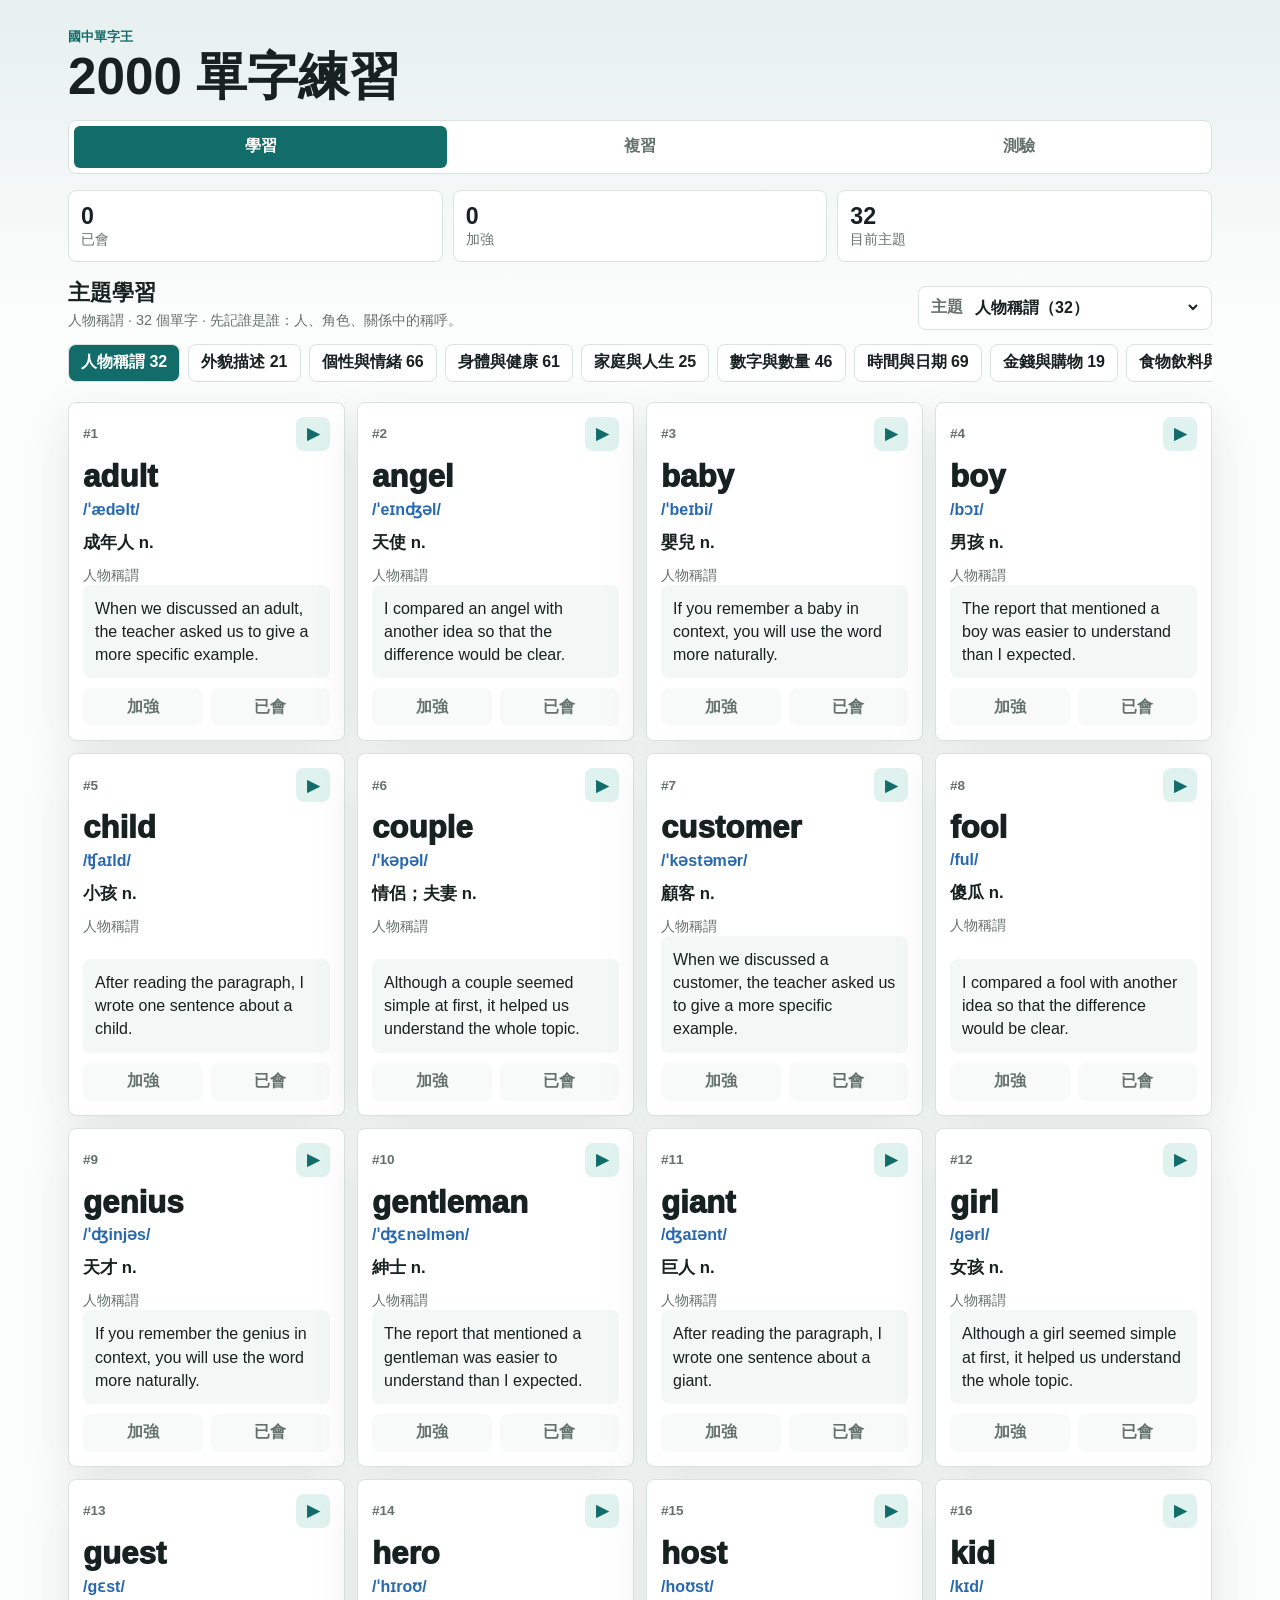
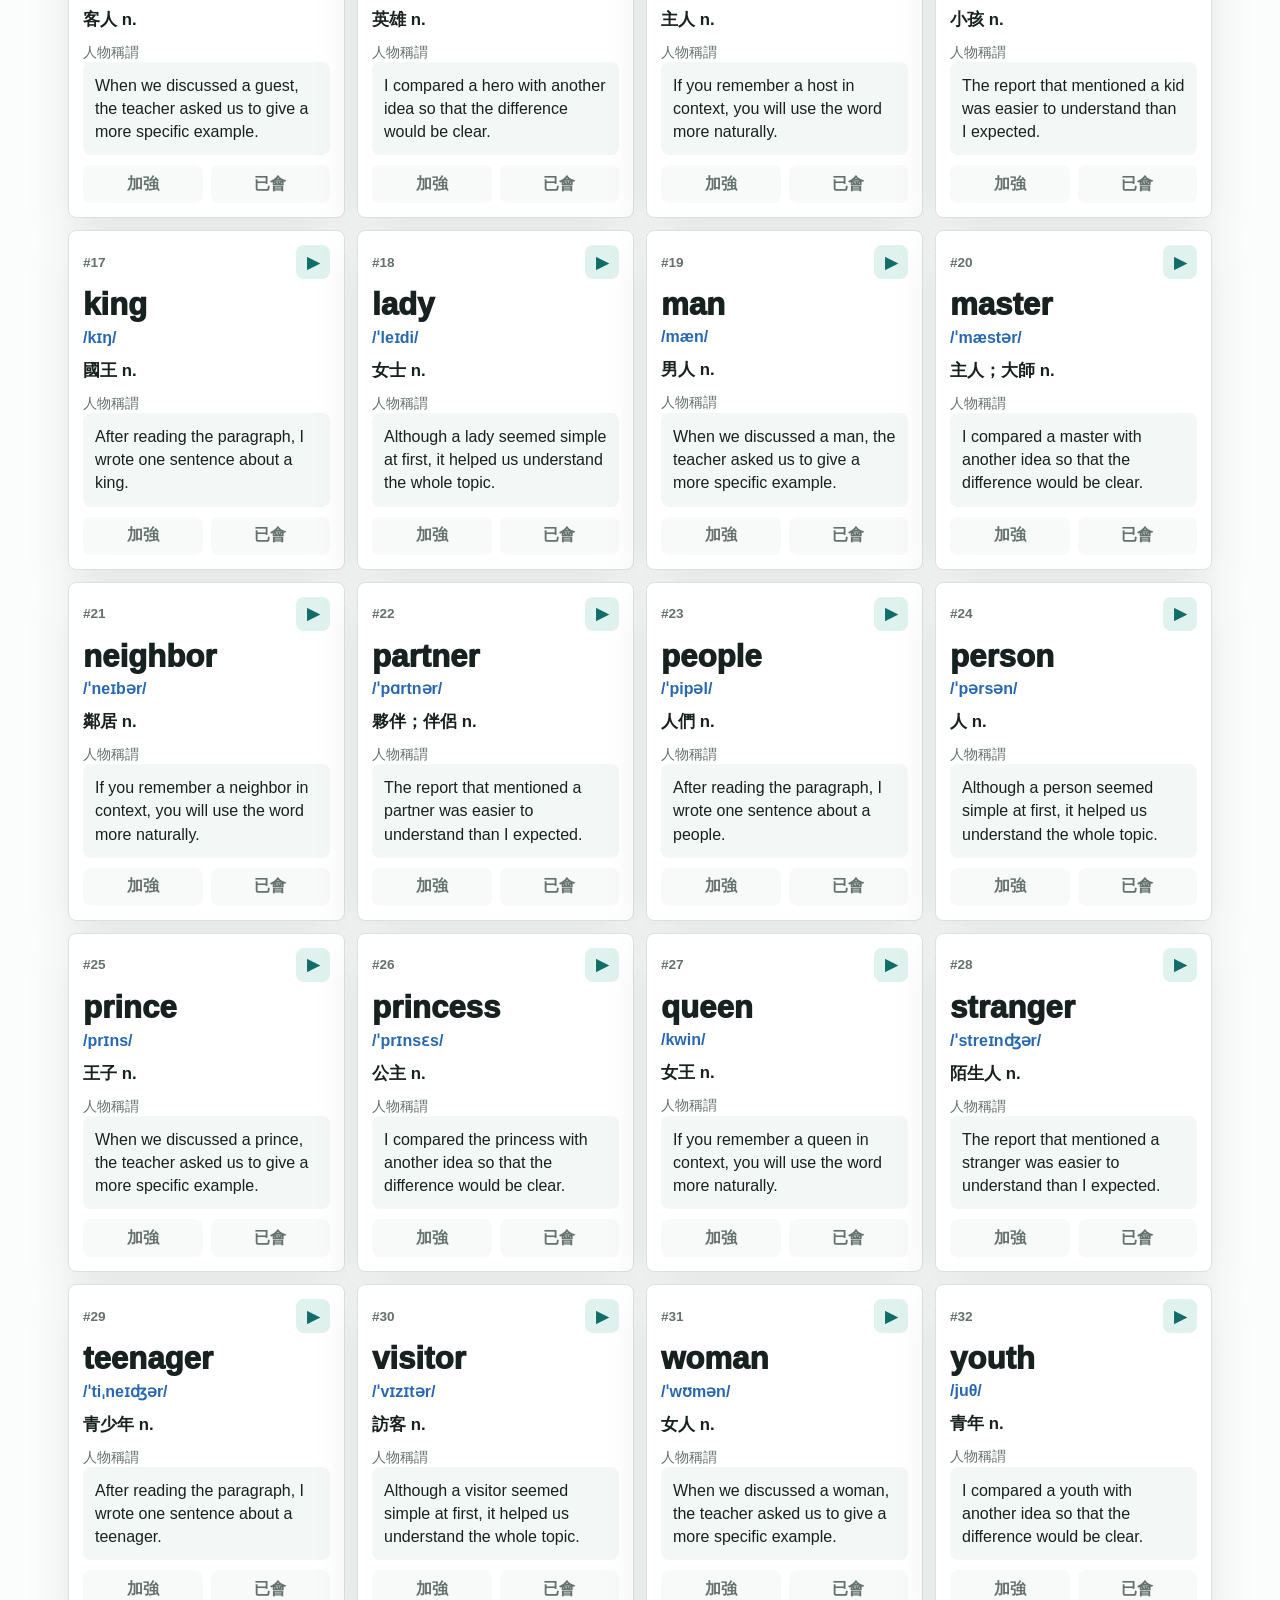
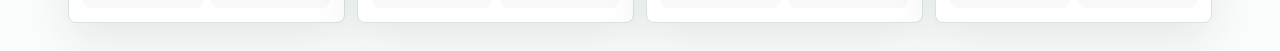
==== 2000/index.html @ 3c253804 "Update 2000-word app review and examples" ====
<!doctype html>
<html lang="zh-Hant">
  <head>
    <meta charset="utf-8" />
    <meta name="viewport" content="width=device-width, initial-scale=1, viewport-fit=cover" />
    <meta name="theme-color" content="#126c6a" />
    <meta name="apple-mobile-web-app-capable" content="yes" />
    <meta name="apple-mobile-web-app-title" content="2000單字" />
    <meta name="apple-mobile-web-app-status-bar-style" content="default" />
    <title>國中 2000 單字</title>
    <link rel="manifest" href="manifest.webmanifest" />
    <link rel="apple-touch-icon" href="../assets/apple-touch-icon.png" />
    <link rel="stylesheet" href="styles.css?v=1" />
  </head>
  <body>
    <div class="app-shell">
      <header class="topbar">
        <div>
          <p class="eyebrow">國中單字王</p>
          <h1>2000 單字練習</h1>
        </div>
      </header>

      <nav class="tabs" aria-label="學習模式">
        <button class="tab active" data-view="learn">學習</button>
        <button class="tab" data-view="review">複習</button>
        <button class="tab" data-view="quiz">測驗</button>
      </nav>

      <main>
        <section class="stats-grid" aria-label="學習進度">
          <div>
            <span id="learnedCount">0</span>
            <p>已會</p>
          </div>
          <div>
            <span id="hardCount">0</span>
            <p>加強</p>
          </div>
          <div>
            <span id="activeCount">0</span>
            <p>目前主題</p>
          </div>
        </section>

        <section class="view active" id="learnView" aria-labelledby="learnTitle">
          <div class="section-head">
            <div>
              <h2 id="learnTitle">主題學習</h2>
              <p id="learnSubtitle">依 30 個主題分類記憶，不限制每次字數。</p>
            </div>
            <label class="select-label" for="learnCategorySelect">
              <span>主題</span>
              <select id="learnCategorySelect"></select>
            </label>
          </div>
          <div class="topic-strip" id="learnTopicList"></div>
          <div class="word-grid" id="wordGrid" aria-live="polite"></div>
        </section>

        <section class="view" id="reviewView" aria-labelledby="reviewTitle">
          <div class="section-head">
            <div>
              <h2 id="reviewTitle">加強複習</h2>
              <p id="reviewQueueLabel">以學習階段標注加強的單字為主。</p>
            </div>
            <label class="select-label" for="reviewCategorySelect">
              <span>篩選</span>
              <select id="reviewCategorySelect"></select>
            </label>
          </div>
          <div class="topic-strip" id="reviewTopicList"></div>
          <article class="review-card">
            <button class="sound-chip" id="reviewSpeakBtn">播放</button>
            <div class="review-face" id="reviewFace"></div>
          </article>
          <div class="review-actions">
            <button class="danger-button" id="reviewKeepHardBtn">仍要加強</button>
            <button class="ghost-button" id="flipBtn">翻面</button>
            <button class="success-button" id="reviewKnowBtn">已會</button>
          </div>
        </section>

        <section class="view" id="quizView" aria-labelledby="quizTitle">
          <div class="section-head">
            <div>
              <h2 id="quizTitle">測驗</h2>
              <p id="quizProgress">從已會與加強單字隨機出題。</p>
            </div>
            <div class="quiz-controls">
              <div class="segmented" role="group" aria-label="測驗模式">
                <button class="segment active" data-quiz-mode="twenty">20 題</button>
                <button class="segment" data-quiz-mode="continuous">連續</button>
              </div>
              <button class="primary-button" id="startQuizBtn">新測驗</button>
            </div>
          </div>
          <article class="quiz-panel">
            <div class="quiz-meta">
              <button class="sound-chip" id="quizSpeakBtn">播放題目</button>
              <span id="quizScore">0 分</span>
            </div>
            <p class="quiz-word" id="quizWord">載入中</p>
            <div class="choices" id="choices"></div>
            <p class="feedback" id="feedback" aria-live="polite"></p>
            <div class="quiz-result hidden" id="quizResult">
              <p id="resultText"></p>
              <div class="button-row">
                <button class="primary-button" id="shareLineBtn">分享結果給媽媽</button>
                <button class="ghost-button" id="copyResultBtn">複製文字</button>
              </div>
            </div>
          </article>

          <section class="log-panel" aria-labelledby="logTitle">
            <div class="section-head compact">
              <div>
                <h2 id="logTitle">20 題紀錄</h2>
                <p>記錄分數與答錯單字。</p>
              </div>
              <button class="ghost-button" id="clearQuizLogBtn">清除紀錄</button>
            </div>
            <div id="quizLogList" class="log-list"></div>
          </section>
        </section>
      </main>
    </div>

    <script src="app.js?v=2" defer></script>
  </body>
</html>
---- 2000/styles.css ----
:root {
  color-scheme: light;
  --ink: #17211f;
  --muted: #64716d;
  --line: #d9e2df;
  --paper: #fbfdfc;
  --panel: #ffffff;
  --teal: #126c6a;
  --teal-2: #dff2ee;
  --blue: #2768b1;
  --mint: #16846f;
  --coral: #c84f3d;
  --amber: #b87512;
  --shadow: 0 16px 45px rgba(20, 41, 38, 0.1);
}

* {
  box-sizing: border-box;
}

body {
  margin: 0;
  min-height: 100vh;
  background: linear-gradient(180deg, rgba(18, 108, 106, 0.09), transparent 320px), var(--paper);
  color: var(--ink);
  font-family: -apple-system, BlinkMacSystemFont, "Segoe UI", sans-serif;
}

button,
select {
  font: inherit;
}

button {
  border: 0;
  cursor: pointer;
  -webkit-tap-highlight-color: transparent;
}

.app-shell {
  width: min(1180px, 100%);
  margin: 0 auto;
  padding: max(18px, env(safe-area-inset-top)) 18px max(28px, env(safe-area-inset-bottom));
}

.topbar,
.section-head,
.quiz-meta {
  display: flex;
  align-items: center;
  justify-content: space-between;
  gap: 14px;
}

.topbar {
  padding: 10px 0 16px;
}

.eyebrow {
  margin: 0 0 4px;
  color: var(--teal);
  font-size: 0.82rem;
  font-weight: 800;
}

h1,
h2,
p {
  margin-top: 0;
}

h1 {
  margin-bottom: 0;
  font-size: clamp(1.8rem, 6vw, 3.2rem);
  line-height: 1.05;
}

h2 {
  margin-bottom: 4px;
  font-size: 1.35rem;
}

.primary-button,
.ghost-button,
.success-button,
.danger-button,
.sound-chip,
.segment {
  min-height: 42px;
  border-radius: 8px;
  padding: 0 14px;
  font-weight: 850;
}

.tabs {
  display: grid;
  grid-template-columns: repeat(3, 1fr);
  gap: 6px;
  padding: 5px;
  border: 1px solid var(--line);
  border-radius: 8px;
  background: var(--panel);
}

.tab {
  min-height: 42px;
  border-radius: 6px;
  background: transparent;
  color: var(--muted);
  font-weight: 800;
}

.tab.active,
.topic-button.active,
.segment.active {
  background: var(--teal);
  color: white;
}

.stats-grid {
  display: grid;
  grid-template-columns: repeat(3, 1fr);
  gap: 10px;
  margin: 16px 0;
}

.stats-grid > div,
.word-card,
.review-card,
.quiz-panel,
.log-panel {
  border: 1px solid var(--line);
  border-radius: 8px;
  background: var(--panel);
  box-shadow: var(--shadow);
}

.stats-grid > div {
  padding: 12px;
  box-shadow: none;
}

.stats-grid span {
  display: block;
  font-size: 1.45rem;
  font-weight: 900;
}

.stats-grid p,
.section-head p,
.meta {
  margin-bottom: 0;
  color: var(--muted);
  font-size: 0.9rem;
}

.view {
  display: none;
}

.view.active {
  display: block;
}

.section-head {
  align-items: end;
  margin: 10px 0 14px;
}

.section-head.compact {
  margin: 0 0 12px;
}

.select-label {
  min-height: 44px;
  display: flex;
  align-items: center;
  gap: 8px;
  border: 1px solid var(--line);
  border-radius: 8px;
  background: var(--panel);
  color: var(--muted);
  padding: 0 10px 0 12px;
  font-weight: 800;
}

.select-label select {
  min-width: 230px;
  border: 0;
  background: transparent;
  color: var(--ink);
  font-weight: 850;
  outline: none;
}

.topic-strip {
  display: flex;
  gap: 8px;
  margin: 0 0 14px;
  overflow-x: auto;
  padding-bottom: 6px;
}

.topic-button {
  flex: 0 0 auto;
  min-height: 38px;
  border-radius: 8px;
  border: 1px solid var(--line);
  background: var(--panel);
  color: var(--ink);
  padding: 0 12px;
  font-weight: 800;
}

.word-grid {
  display: grid;
  grid-template-columns: repeat(auto-fill, minmax(220px, 1fr));
  gap: 12px;
}

.word-card {
  min-height: 300px;
  display: flex;
  flex-direction: column;
  padding: 14px;
}

.card-top,
.card-actions,
.button-row,
.review-actions,
.quiz-controls,
.segmented {
  display: flex;
  gap: 8px;
}

.card-top {
  align-items: center;
  justify-content: space-between;
}

.number {
  color: var(--muted);
  font-size: 0.85rem;
  font-weight: 800;
}

.mini-button {
  width: 34px;
  height: 34px;
  border-radius: 8px;
  background: var(--teal-2);
  color: var(--teal);
  font-weight: 900;
}

.word-button {
  width: 100%;
  margin: 10px 0 6px;
  padding: 0;
  background: transparent;
  color: var(--ink);
  text-align: left;
  font-size: clamp(1.35rem, 2.5vw, 1.95rem);
  font-weight: 950;
  line-height: 1.05;
  overflow-wrap: break-word;
}

.ipa {
  margin-bottom: 12px;
  color: var(--blue);
  font-weight: 750;
}

.meaning {
  margin-bottom: 12px;
  color: var(--ink);
  font-size: 1.05rem;
  font-weight: 850;
}

.sentence-button {
  margin-top: auto;
  padding: 12px;
  border-radius: 8px;
  background: #f3f7f6;
  color: var(--ink);
  text-align: left;
  line-height: 1.45;
}

.card-actions {
  display: grid;
  grid-template-columns: 1fr 1fr;
  margin-top: 10px;
}

.card-actions button {
  min-height: 38px;
  border-radius: 8px;
  background: #f7faf9;
  color: var(--muted);
  font-weight: 800;
}

.card-actions button.active {
  background: var(--teal);
  color: white;
}

.primary-button {
  background: var(--blue);
  color: white;
}

.ghost-button {
  border: 1px solid var(--line);
  background: var(--panel);
  color: var(--ink);
}

.success-button {
  background: var(--mint);
  color: white;
}

.danger-button {
  background: var(--coral);
  color: white;
}

.sound-chip {
  background: var(--teal-2);
  color: var(--teal);
}

.review-card,
.quiz-panel,
.log-panel {
  padding: 18px;
}

.review-card {
  min-height: 330px;
}

.review-face {
  min-height: 238px;
  display: grid;
  place-items: center;
  text-align: center;
}

.review-word {
  font-size: clamp(2.3rem, 12vw, 5.6rem);
  font-weight: 950;
  line-height: 1;
  overflow-wrap: anywhere;
}

.review-answer-word {
  text-align: center;
  font-size: clamp(2rem, 9vw, 4.4rem);
}

.review-detail {
  max-width: 680px;
}

.review-detail .meaning {
  font-size: 1.55rem;
}

.review-actions {
  justify-content: center;
  margin-top: 12px;
}

.segmented {
  padding: 4px;
  border: 1px solid var(--line);
  border-radius: 8px;
  background: var(--panel);
}

.segment {
  min-height: 36px;
  background: transparent;
  color: var(--muted);
}

.quiz-word {
  margin: 16px 0;
  font-size: clamp(2rem, 10vw, 4.5rem);
  font-weight: 950;
  line-height: 1;
}

.choices {
  display: grid;
  grid-template-columns: repeat(2, 1fr);
  gap: 10px;
}

.choice {
  min-height: 62px;
  border: 1px solid var(--line);
  border-radius: 8px;
  background: #f8fbfa;
  color: var(--ink);
  padding: 10px;
  text-align: left;
  font-weight: 800;
}

.choice.correct {
  border-color: var(--mint);
  background: #e3f4ef;
}

.choice.wrong {
  border-color: var(--coral);
  background: #fde9e5;
}

.feedback {
  min-height: 24px;
  margin: 12px 0 0;
  color: var(--amber);
  font-weight: 850;
}

.quiz-result {
  margin-top: 14px;
  padding-top: 14px;
  border-top: 1px solid var(--line);
}

.log-panel {
  margin-top: 16px;
}

.log-list {
  display: grid;
  gap: 10px;
}

.log-item {
  border: 1px solid var(--line);
  border-radius: 8px;
  padding: 12px;
  background: #f8fbfa;
}

.hidden {
  display: none;
}

@media (max-width: 760px) {
  .app-shell {
    padding-left: 12px;
    padding-right: 12px;
  }

  .topbar,
  .section-head,
  .quiz-controls {
    align-items: stretch;
    flex-direction: column;
  }

  .select-label,
  .select-label select {
    width: 100%;
    min-width: 0;
  }

  .stats-grid,
  .choices {
    grid-template-columns: 1fr;
  }

  .review-actions,
  .button-row {
    display: grid;
    grid-template-columns: 1fr;
  }
}
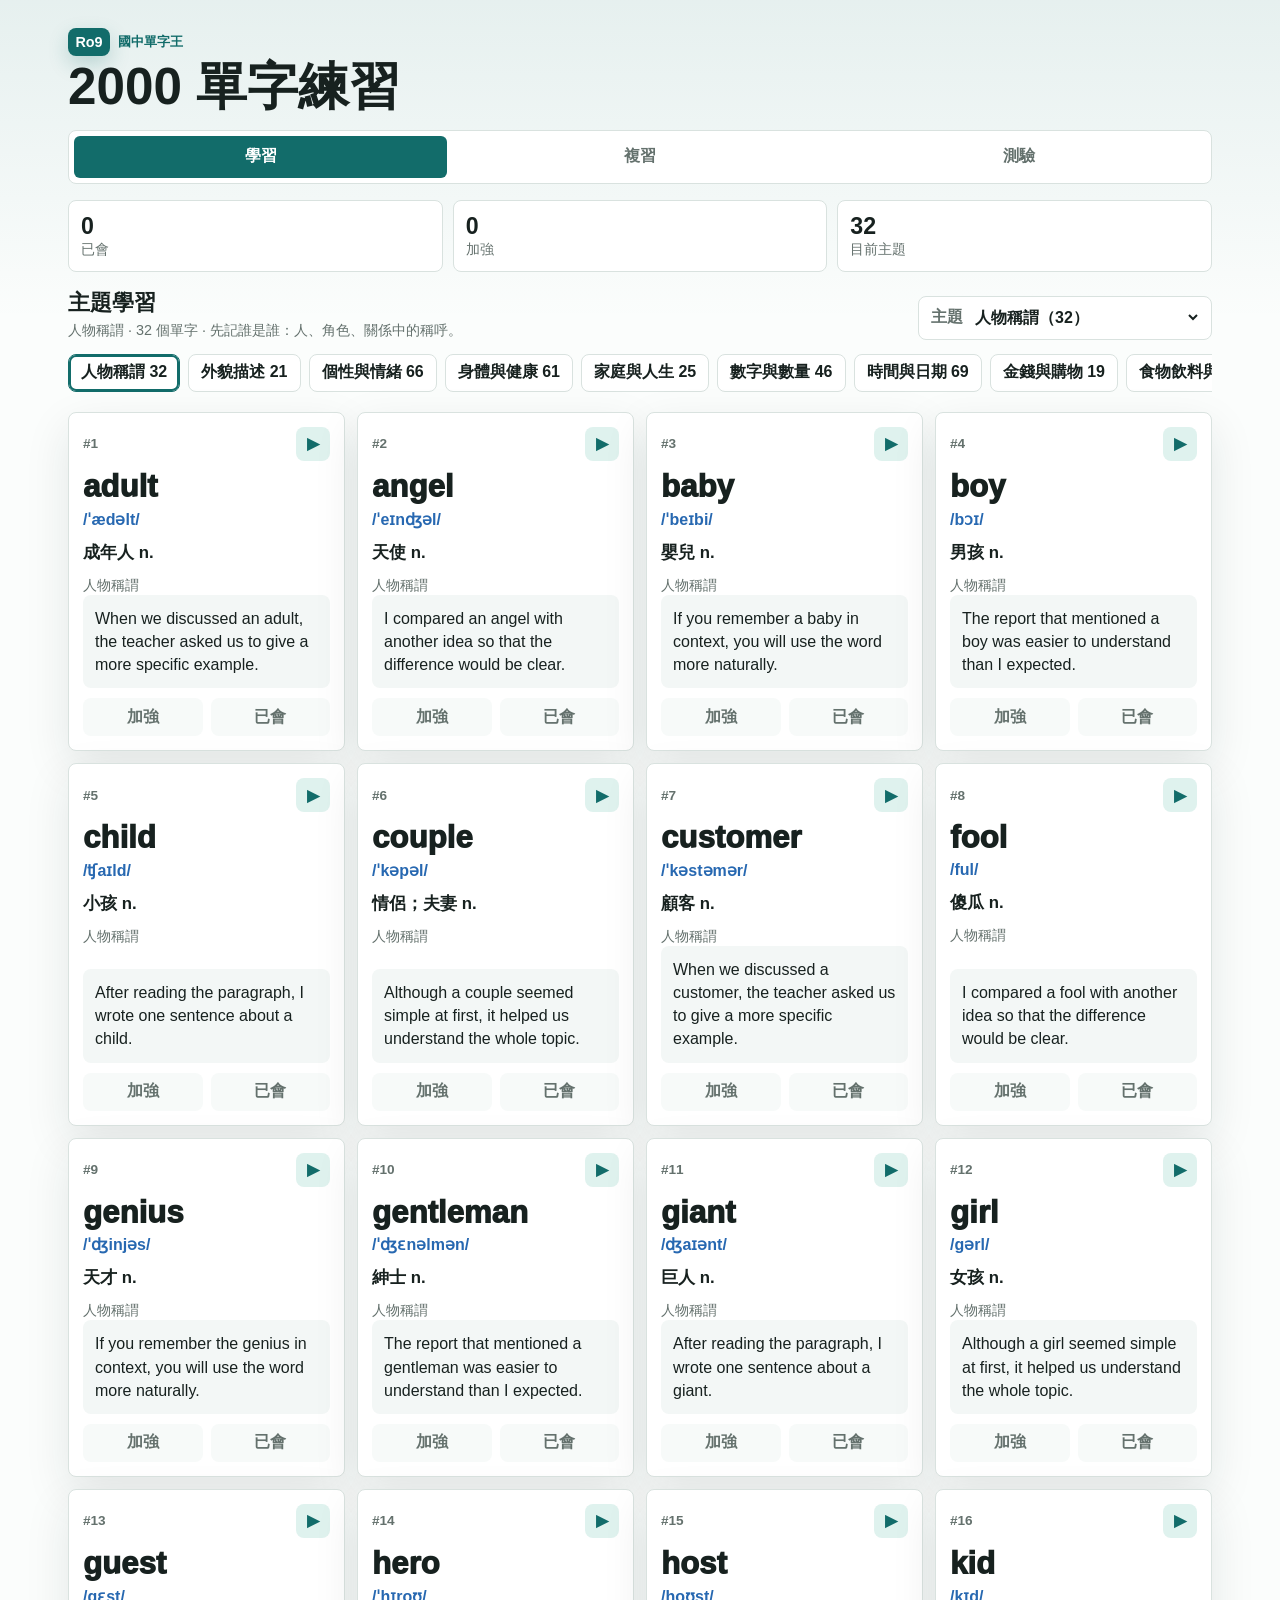
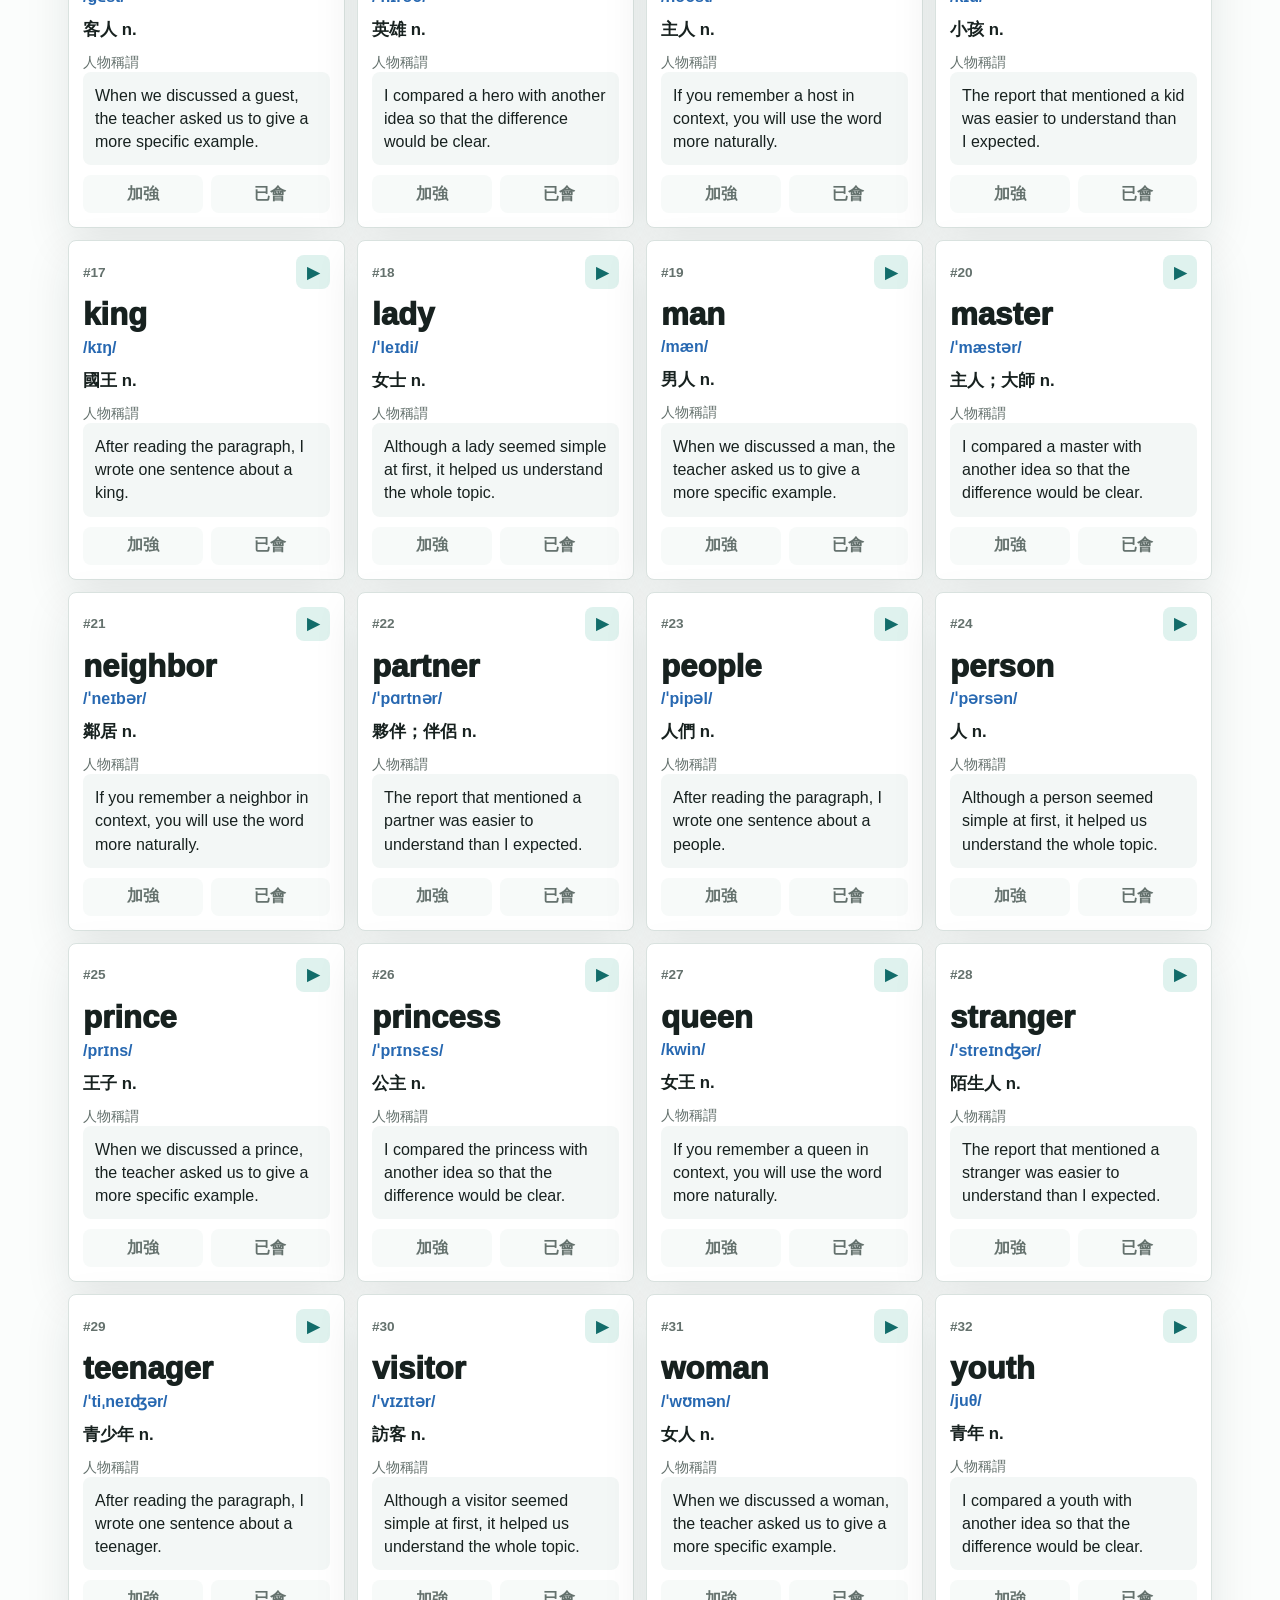
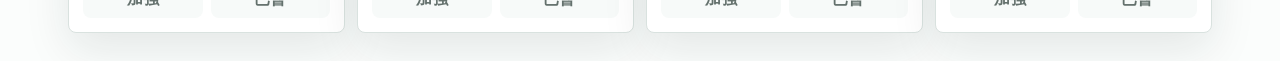
==== commit fc302d01: "Improve 2000-word quiz and progress UI" ====
--- a/2000/index.html
+++ b/2000/index.html
@@ -10,13 +10,13 @@
     <title>國中 2000 單字</title>
     <link rel="manifest" href="manifest.webmanifest" />
     <link rel="apple-touch-icon" href="../assets/apple-touch-icon.png" />
-    <link rel="stylesheet" href="styles.css?v=1" />
+    <link rel="stylesheet" href="styles.css?v=2" />
   </head>
   <body>
     <div class="app-shell">
       <header class="topbar">
-        <div>
-          <p class="eyebrow">國中單字王</p>
+        <div class="brand-block">
+          <p class="eyebrow"><span class="brand-mark">Ro9</span> 國中單字王</p>
           <h1>2000 單字練習</h1>
         </div>
       </header>
@@ -99,6 +99,7 @@
             <div class="quiz-meta">
               <button class="sound-chip" id="quizSpeakBtn">播放題目</button>
               <span id="quizScore">0 分</span>
+              <span id="quizTimer">00:00</span>
             </div>
             <p class="quiz-word" id="quizWord">載入中</p>
             <div class="choices" id="choices"></div>
@@ -106,7 +107,7 @@
             <div class="quiz-result hidden" id="quizResult">
               <p id="resultText"></p>
               <div class="button-row">
-                <button class="primary-button" id="shareLineBtn">分享結果給媽媽</button>
+                <button class="primary-button" id="shareLineBtn">分享測驗結果</button>
                 <button class="ghost-button" id="copyResultBtn">複製文字</button>
               </div>
             </div>
@@ -126,6 +127,6 @@
       </main>
     </div>
 
-    <script src="app.js?v=2" defer></script>
+    <script src="app.js?v=3" defer></script>
   </body>
 </html>
--- a/2000/styles.css
+++ b/2000/styles.css
@@ -11,6 +11,10 @@
   --mint: #16846f;
   --coral: #c84f3d;
   --amber: #b87512;
+  --yellow: #b58900;
+  --gray-light: #e7e7e7;
+  --gray-mid: #8d9491;
+  --gray-dark: #4f5553;
   --shadow: 0 16px 45px rgba(20, 41, 38, 0.1);
 }
 
@@ -56,11 +60,31 @@
   padding: 10px 0 16px;
 }
 
+.brand-block {
+  min-width: 0;
+}
+
 .eyebrow {
+  display: flex;
+  align-items: center;
+  gap: 8px;
   margin: 0 0 4px;
   color: var(--teal);
   font-size: 0.82rem;
   font-weight: 800;
+}
+
+.brand-mark {
+  display: inline-grid;
+  place-items: center;
+  min-width: 42px;
+  min-height: 28px;
+  border-radius: 8px;
+  background: var(--teal);
+  color: white;
+  font-size: 0.9rem;
+  letter-spacing: 0;
+  box-shadow: 0 8px 20px rgba(18, 108, 106, 0.22);
 }
 
 h1,
@@ -111,10 +135,14 @@
 }
 
 .tab.active,
-.topic-button.active,
 .segment.active {
   background: var(--teal);
   color: white;
+}
+
+.topic-button.active {
+  border-color: var(--teal);
+  box-shadow: inset 0 0 0 2px var(--teal);
 }
 
 .stats-grid {
@@ -193,6 +221,21 @@
   outline: none;
 }
 
+.select-label select.progress-complete,
+.select-label option.progress-complete {
+  color: var(--coral);
+}
+
+.select-label select.progress-half,
+.select-label option.progress-half {
+  color: #d06b18;
+}
+
+.select-label select.progress-started,
+.select-label option.progress-started {
+  color: var(--yellow);
+}
+
 .topic-strip {
   display: flex;
   gap: 8px;
@@ -210,6 +253,22 @@
   color: var(--ink);
   padding: 0 12px;
   font-weight: 800;
+}
+
+.topic-button.progress-started {
+  background: var(--gray-light);
+}
+
+.topic-button.progress-half {
+  border-color: var(--gray-mid);
+  background: var(--gray-mid);
+  color: white;
+}
+
+.topic-button.progress-complete {
+  border-color: var(--gray-dark);
+  background: var(--gray-dark);
+  color: white;
 }
 
 .word-grid {
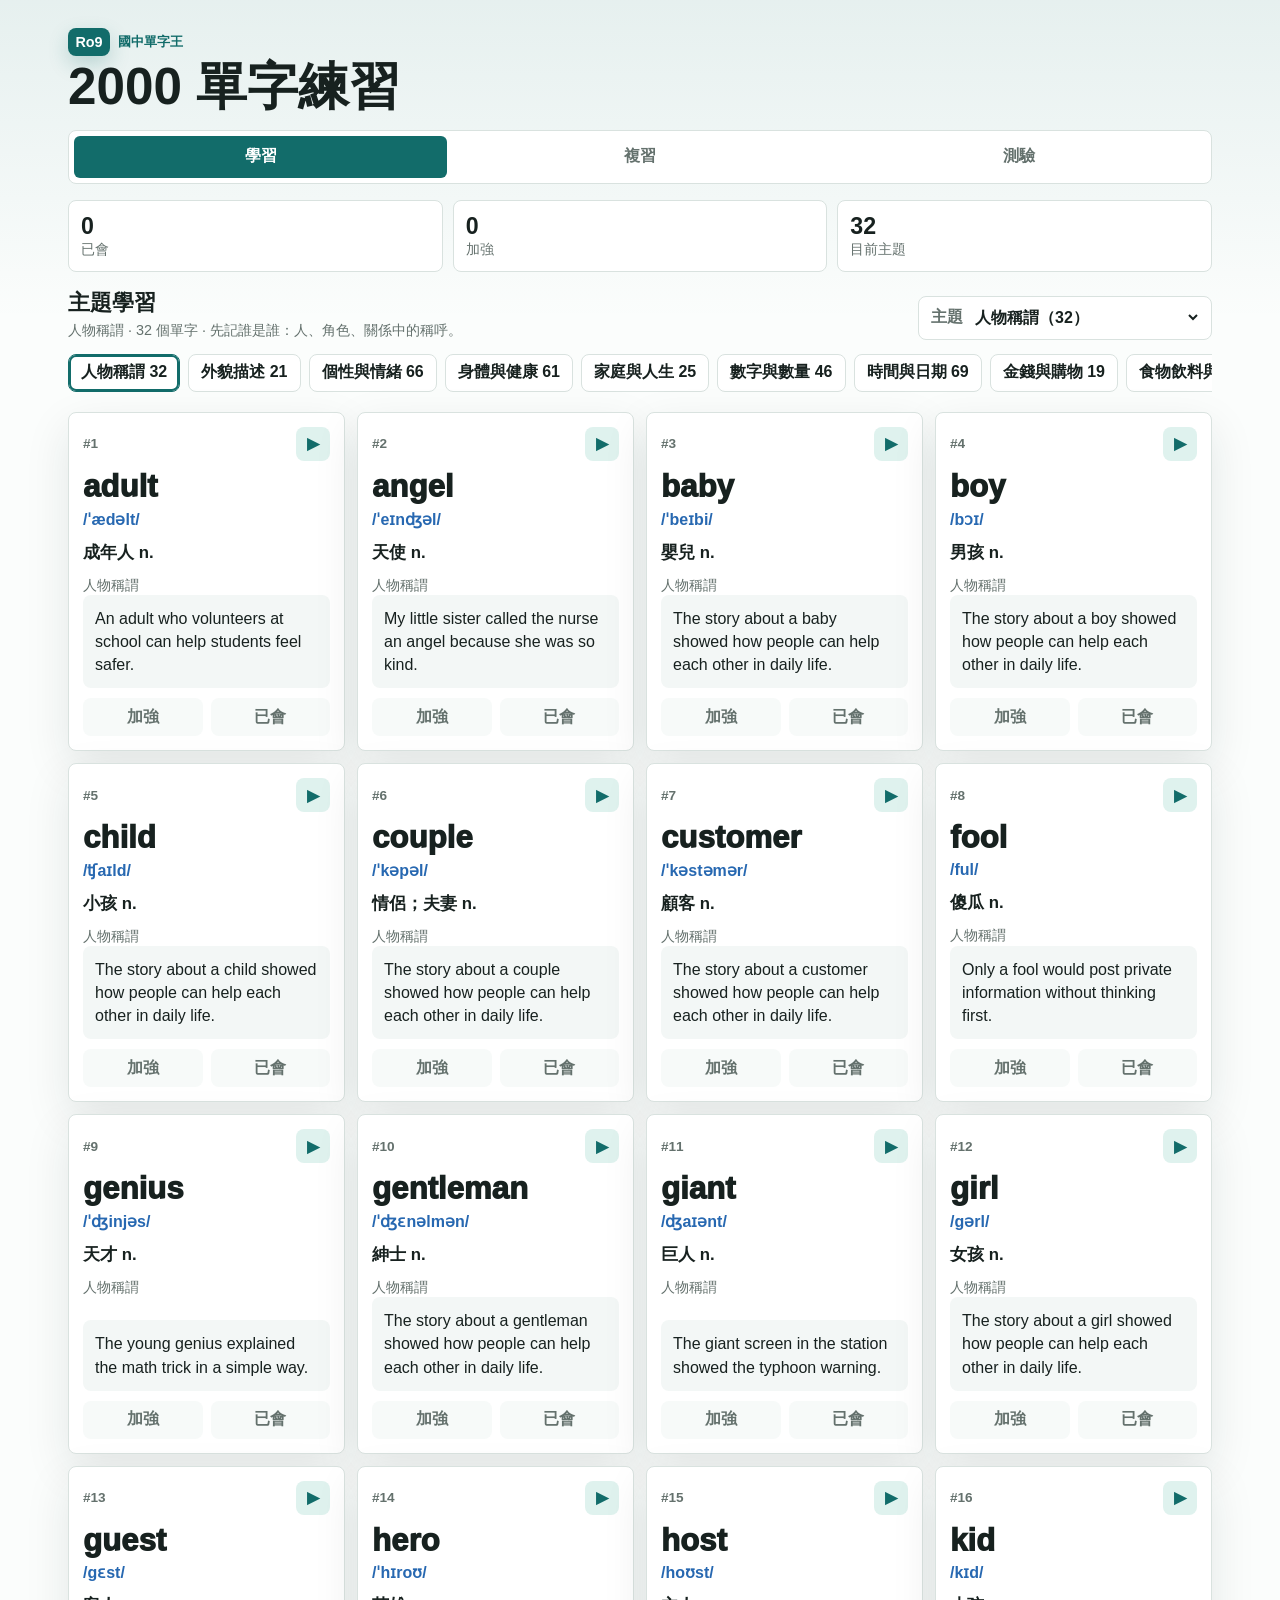
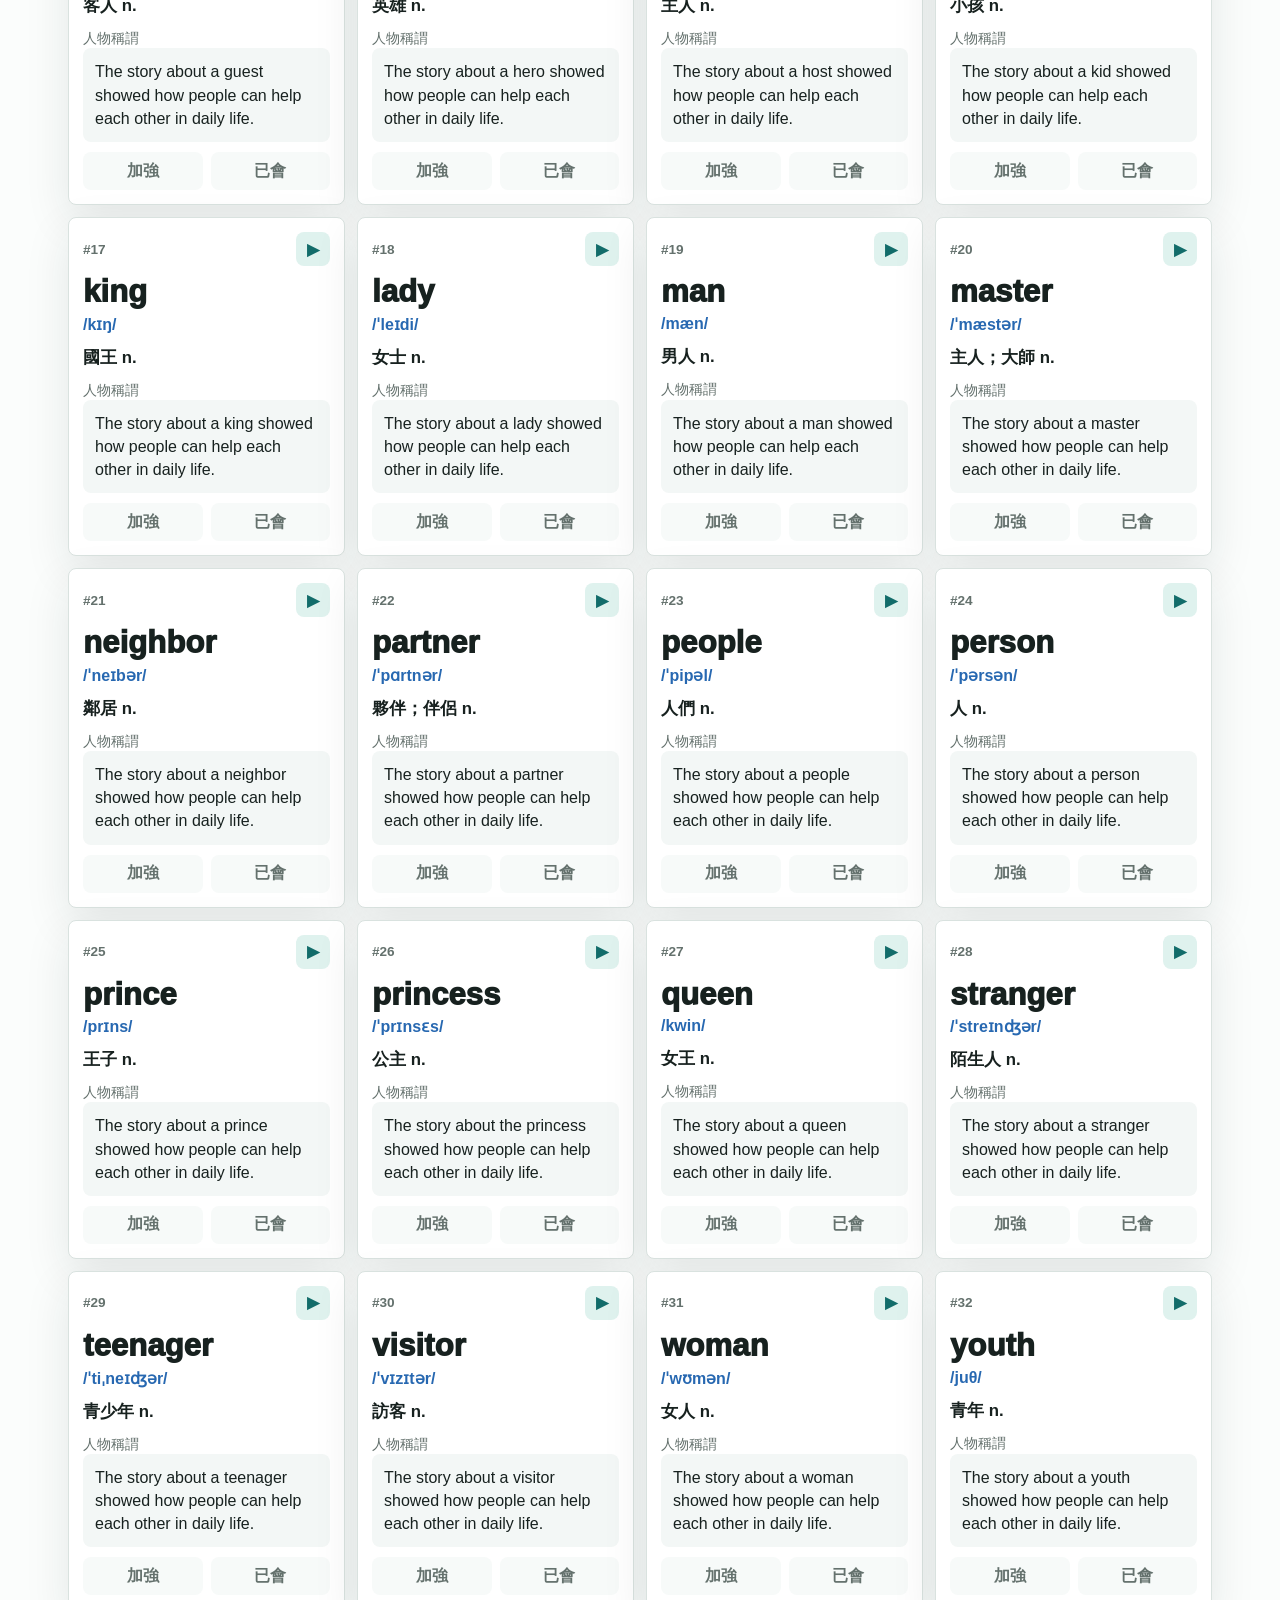
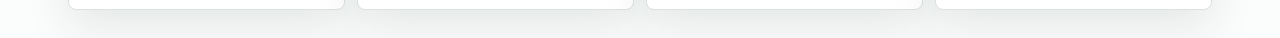
==== commit e56ce1e4: "Rewrite 2000-word examples" ====
--- a/2000/index.html
+++ b/2000/index.html
@@ -2,6 +2,10 @@
 <html lang="zh-Hant">
   <head>
     <meta charset="utf-8" />
+    <meta
+      http-equiv="Content-Security-Policy"
+      content="default-src 'self'; script-src 'self'; style-src 'self'; img-src 'self'; connect-src 'self'; object-src 'none'; base-uri 'self'; form-action 'none'"
+    />
     <meta name="viewport" content="width=device-width, initial-scale=1, viewport-fit=cover" />
     <meta name="theme-color" content="#126c6a" />
     <meta name="apple-mobile-web-app-capable" content="yes" />
@@ -10,7 +14,7 @@
     <title>國中 2000 單字</title>
     <link rel="manifest" href="manifest.webmanifest" />
     <link rel="apple-touch-icon" href="../assets/apple-touch-icon.png" />
-    <link rel="stylesheet" href="styles.css?v=2" />
+    <link rel="stylesheet" href="styles.css?v=4" />
   </head>
   <body>
     <div class="app-shell">
@@ -123,10 +127,33 @@
             </div>
             <div id="quizLogList" class="log-list"></div>
           </section>
+
+          <section class="record-panel" aria-labelledby="recordTitle">
+            <div>
+              <h2 id="recordTitle">學習紀錄備份</h2>
+              <p>匯出已會、加強與 20 題測驗紀錄；換手機或清掉瀏覽器資料時可再匯入。</p>
+            </div>
+            <div class="button-row">
+              <button class="primary-button" id="exportRecordsBtn">匯出學習紀錄</button>
+              <button class="ghost-button" id="importRecordsBtn">匯入紀錄</button>
+            </div>
+            <input class="hidden" id="importRecordsInput" type="file" accept="application/json,.json" />
+          </section>
         </section>
       </main>
     </div>
 
-    <script src="app.js?v=3" defer></script>
+    <div class="modal-backdrop hidden" id="clearLogModal" role="dialog" aria-modal="true" aria-labelledby="clearLogTitle">
+      <div class="modal">
+        <h2 id="clearLogTitle">刪除 20 題紀錄？</h2>
+        <p>刪除後無法從這台裝置復原；可以先匯出學習紀錄備份。</p>
+        <div class="button-row">
+          <button class="danger-button" id="confirmClearLogBtn">刪除</button>
+          <button class="ghost-button" id="cancelClearLogBtn">取消</button>
+        </div>
+      </div>
+    </div>
+
+    <script src="app.js?v=7" defer></script>
   </body>
 </html>
--- a/2000/styles.css
+++ b/2000/styles.css
@@ -397,7 +397,8 @@
 
 .review-card,
 .quiz-panel,
-.log-panel {
+.log-panel,
+.record-panel {
   padding: 18px;
 }
 
@@ -501,6 +502,19 @@
   margin-top: 16px;
 }
 
+.record-panel {
+  margin-top: 16px;
+  border: 1px solid var(--line);
+  border-radius: 8px;
+  background: var(--panel);
+  box-shadow: var(--shadow);
+}
+
+.record-panel p {
+  margin-bottom: 14px;
+  color: var(--muted);
+}
+
 .log-list {
   display: grid;
   gap: 10px;
@@ -515,6 +529,33 @@
 
 .hidden {
   display: none;
+}
+
+.modal-backdrop {
+  position: fixed;
+  inset: 0;
+  z-index: 20;
+  display: grid;
+  place-items: center;
+  padding: 18px;
+  background: rgba(23, 33, 31, 0.46);
+}
+
+.modal-backdrop.hidden {
+  display: none;
+}
+
+.modal {
+  width: min(420px, 100%);
+  border: 1px solid var(--line);
+  border-radius: 8px;
+  background: var(--panel);
+  padding: 18px;
+  box-shadow: var(--shadow);
+}
+
+.modal p {
+  color: var(--muted);
 }
 
 @media (max-width: 760px) {
@@ -536,7 +577,23 @@
     min-width: 0;
   }
 
-  .stats-grid,
+  .stats-grid {
+    grid-template-columns: repeat(3, minmax(0, 1fr));
+    gap: 6px;
+  }
+
+  .stats-grid > div {
+    padding: 10px 6px;
+  }
+
+  .stats-grid span {
+    font-size: 1.2rem;
+  }
+
+  .stats-grid p {
+    font-size: 0.78rem;
+  }
+
   .choices {
     grid-template-columns: 1fr;
   }
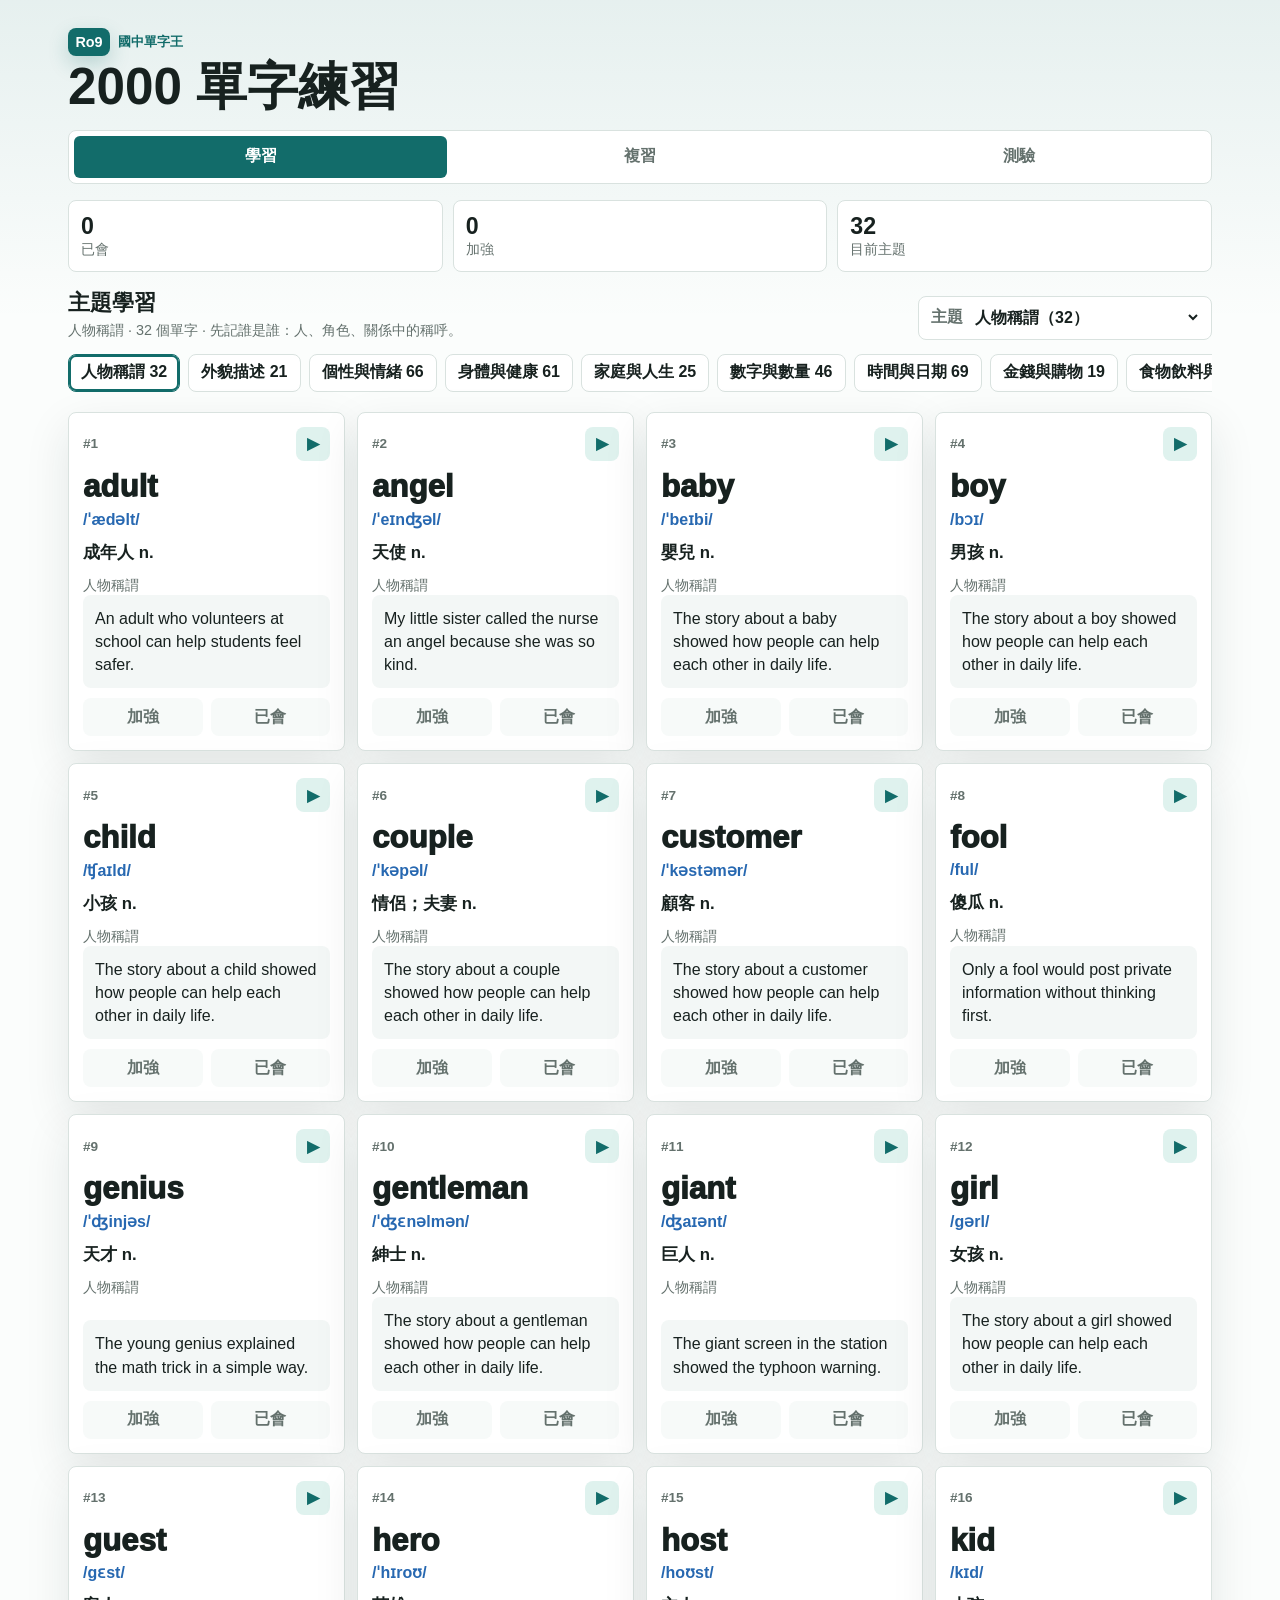
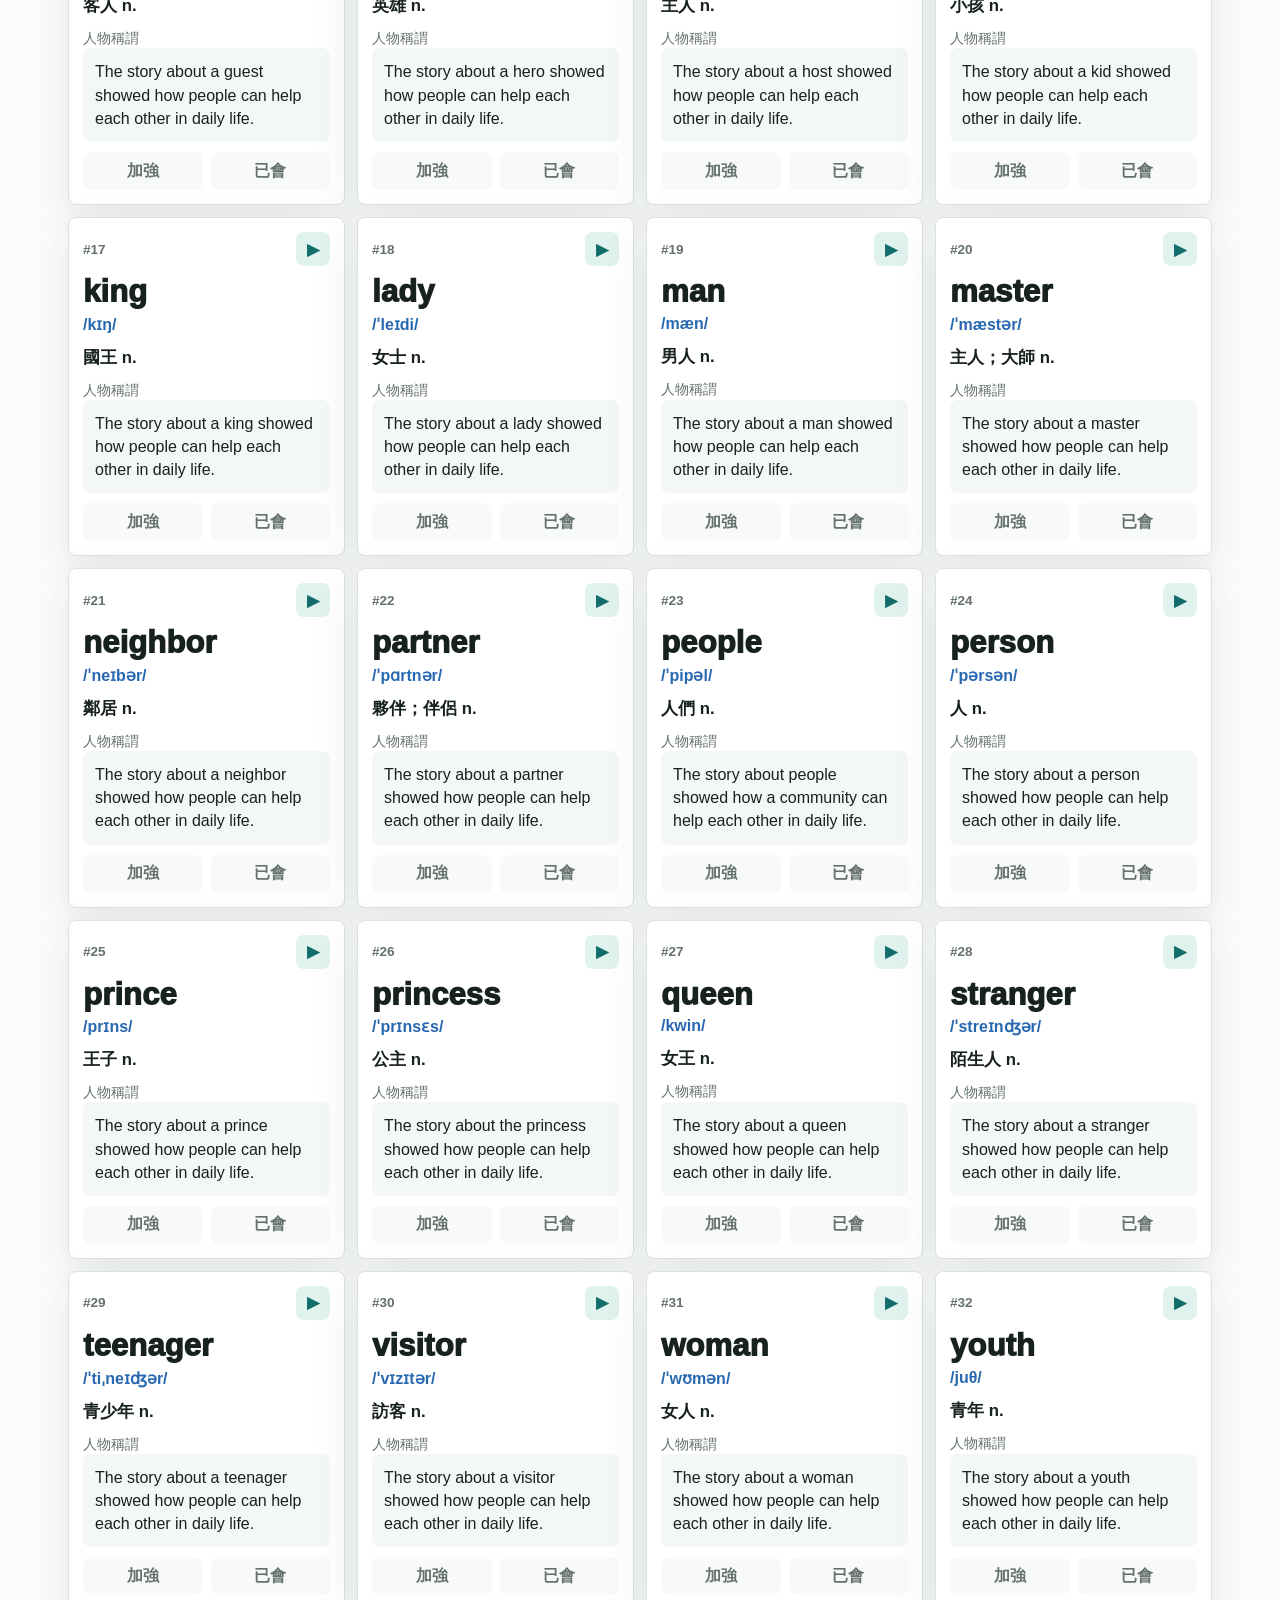
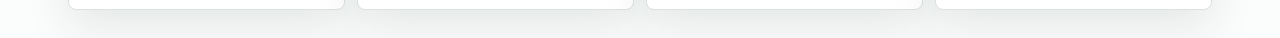
==== commit 4b8243ac: "Polish rewritten vocabulary examples" ====
--- a/2000/index.html
+++ b/2000/index.html
@@ -154,6 +154,6 @@
       </div>
     </div>
 
-    <script src="app.js?v=7" defer></script>
+    <script src="app.js?v=8" defer></script>
   </body>
 </html>
